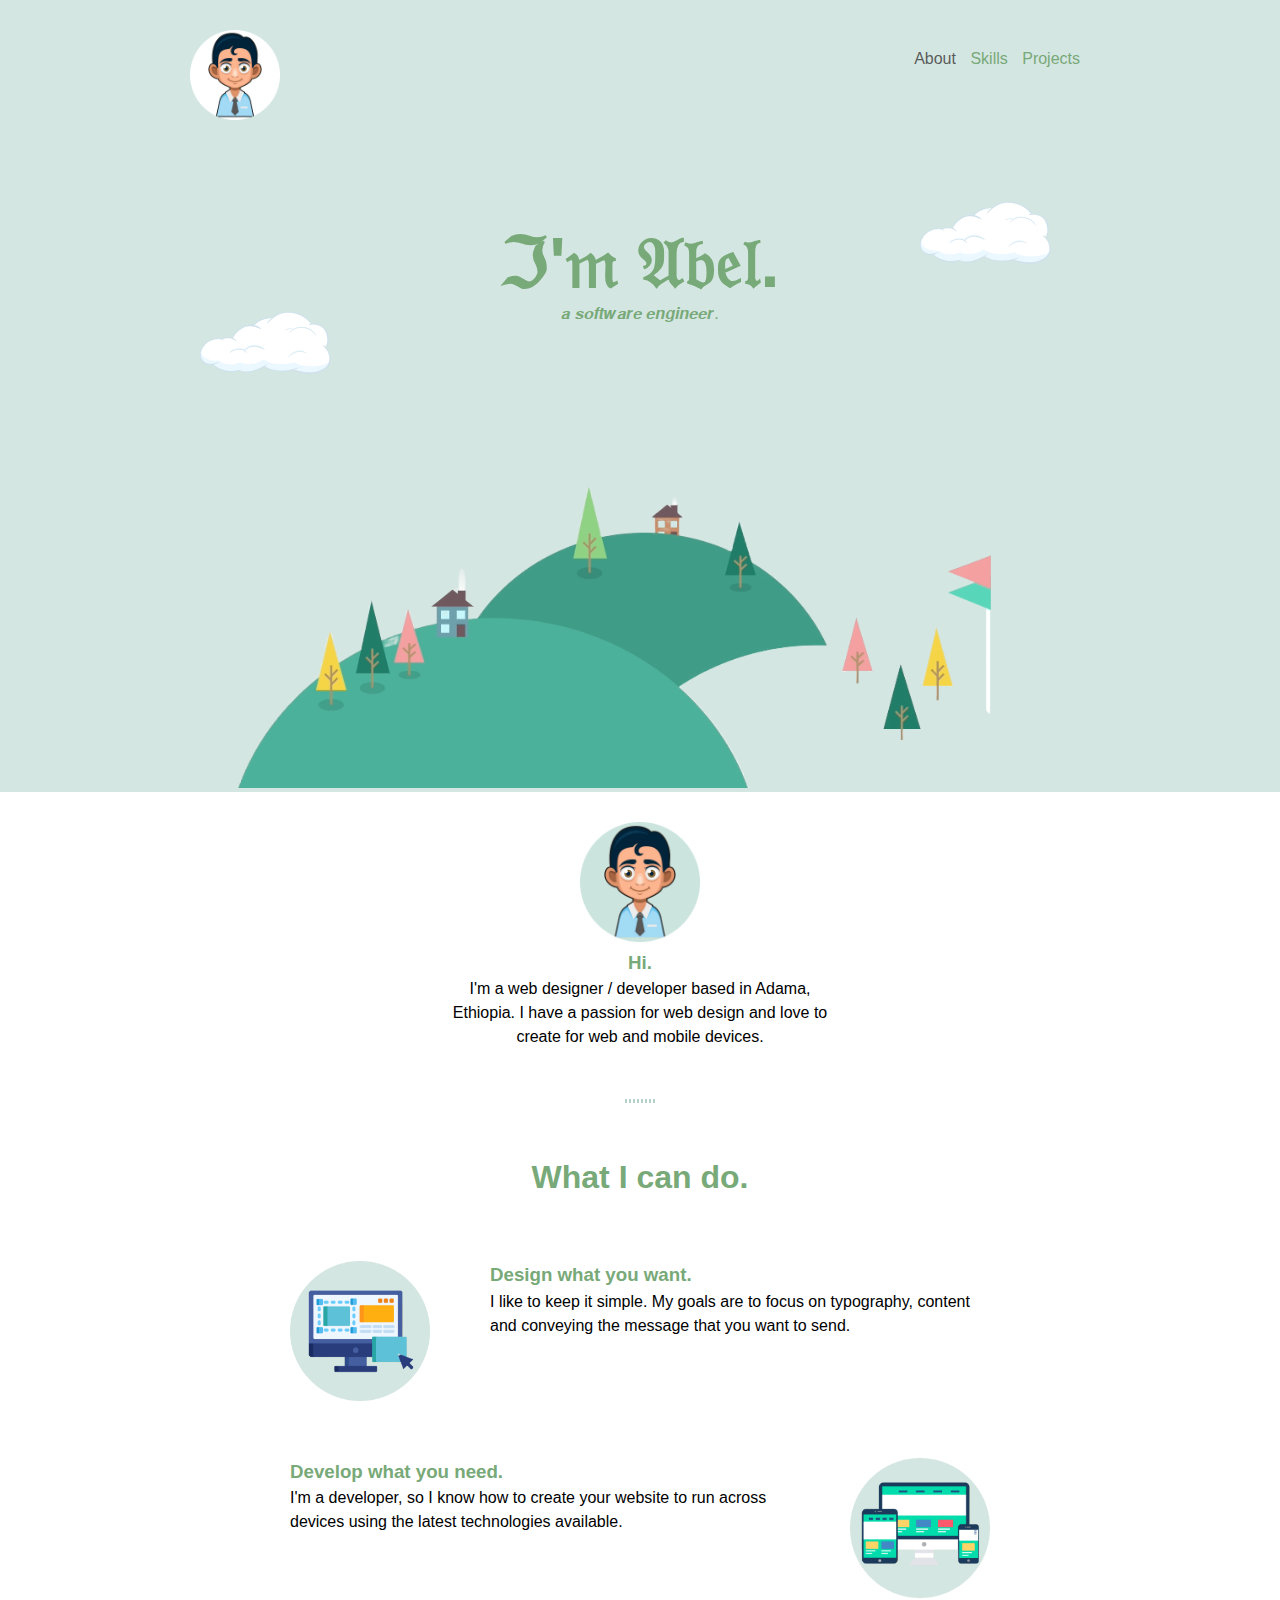
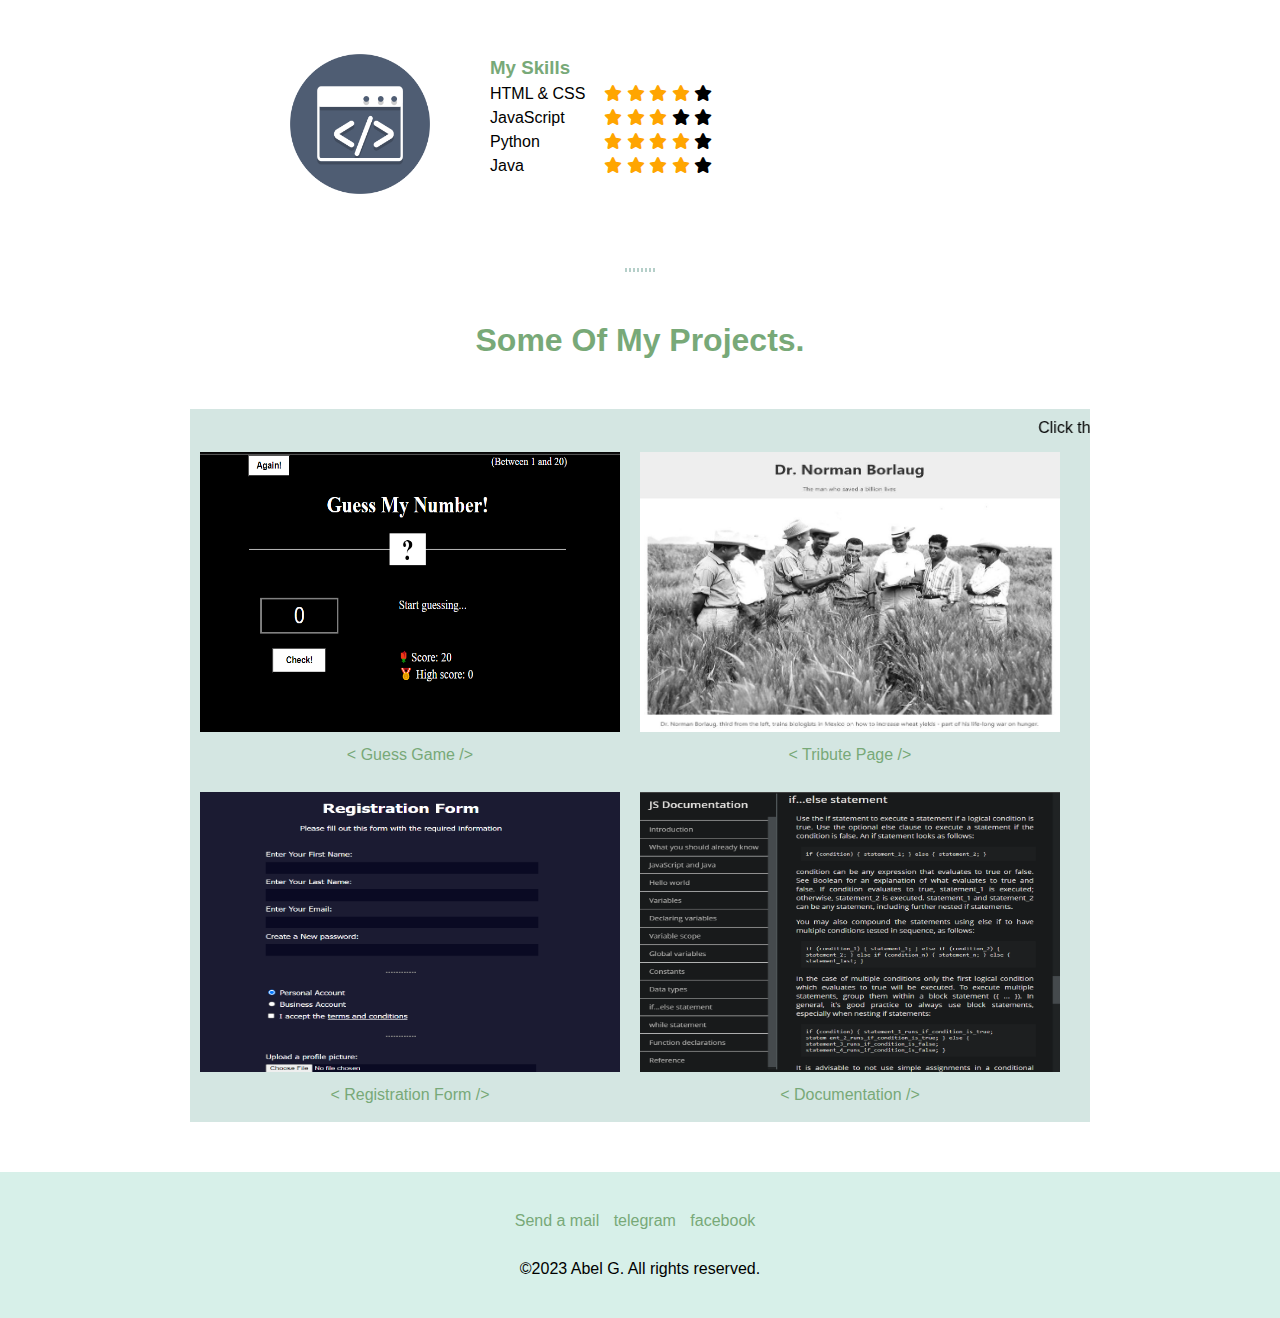
==== index.html @ fd991cb9 "1st round upload personal website" ====
<!DOCTYPE html>
<html lang="us-en">
  <head>
    <meta charset="UTF-8" />
    <meta name="viewport" content="width=device-width, initial-scale=1.0" />
    <title>Abelina</title>
    <link rel="stylesheet" href="font/css/all.css" />
    <link rel="stylesheet" href="https://cdnjs.cloudflare.com/ajax/libs/font-awesome/6.4.2/css/all.min.css">
    <link rel="stylesheet" href="style.css" />
    <link rel="shortcut icon" href="favicon.ico" type="image/x-icon">
  </head>
  <body>
    <div class="top-section">
      <div class="header">
        <div class="left">
          <img class="me-img" src="images/me-circle.png" alt="header logo" />
        </div>
        <div class="right">
          <a class="about" href="" target="_blank"
          >About</a>
          <a href="#my-skill">Skills</a>
          <a href="#project">Projects</a>
        </div>
      </div>

      <div class="header-name">
        <img class="cloud-top" src="images/cloud.png" alt="cloud" />
        <h1 class="name">ℑ'𝔪 𝔄𝔟𝔢𝔩.</h1>
        <p class="job">𝒂 𝒔𝒐𝒇𝒕𝒘𝒂𝒓𝒆 𝒆𝒏𝒈𝒊𝒏𝒆𝒆𝒓.</p>
        <img class="cloud-bottom" src="images/cloud.png" alt="cloud" />
      </div>

      <div class="header-mountains">
        <img class="land-img" src="images/land.png" alt="land" />
      </div>
    </div>

    <div id="skill">
      <div class="greeting">
        <img class="me-img-hi" src="images/me-circle-trans.png" alt="Person" />
        <h3>Hi.</h3>
        <p>
          I'm a web designer / developer based in Adama, Ethiopia. I have a
          passion for web design and love to create for web and mobile devices.
        </p>
      </div>
      <hr />

      <h1>What I can do.</h1>
      <div class="design">
        <img class="design-img" src="images/design-img.png" alt="design" />

        <div class="design-sub">
          <h3>Design what you want.</h3>
          <p>
            I like to keep it simple. My goals are to focus on typography,
            content and conveying the message that you want to send.
          </p>
        </div>
      </div>

      <div class="clear"></div>
      <!-- clear float values -->

      <div class="develop">
        <img class="develop-img" src="images/web-dev.png" alt="develop" />
        <div class="develop-sub">
          <h3>Develop what you need.</h3>
          <p>
            I'm a developer, so I know how to create your website to run across
            devices using the latest technologies available.
          </p>
        </div>
      </div>

      <div id="my-skill">
        <img class="my-skill-img" src="images/code-skills.gif" alt="develop" />
        <div class="my-skill-sub">
          <h3>My Skills</h3>
          <div >
            <span class="programming-language-name">HTML & CSS</span>
          <span class="fa fa-star change-star-color"></span>
          <span class="fa fa-star change-star-color"></span>
          <span class="fa fa-star change-star-color"></span>
          <span class="fa fa-star change-star-color"></span>
          <span class="fa fa-star"></span>
          </div>
        <div>
          <span class="programming-language-name">JavaScript</span>
          <span class="fa fa-star change-star-color"></span>
          <span class="fa fa-star change-star-color"></span>
          <span class="fa fa-star change-star-color"></span>
          <span class="fa fa-star"></span>
          <span class="fa fa-star"></span>
          </div>
        <div>
          <span class="programming-language-name">Python</span>
          <span class="fa fa-star change-star-color"></span>
          <span class="fa fa-star change-star-color"></span>
          <span class="fa fa-star change-star-color"></span>
          <span class="fa fa-star change-star-color"></span>
          <span class="fa fa-star"></span>
          </div>
          <div >
            <span class="programming-language-name">Java</span>
            <span class="fa fa-star change-star-color"></span>
            <span class="fa fa-star change-star-color"></span>
            <span class="fa fa-star change-star-color"></span>
            <span class="fa fa-star change-star-color"></span>
            <span class="fa fa-star"></span>
            </div>
          </div>
        </div>

      </div>
    </div>
    <hr class="hr-bottom"/>

    <div id="project">
      <h1 class="project-title-header">Some Of My Projects.</h1>
      <div class="projects-gallery">
        <marquee> Click the images below to see the project</marquee>
        <div>
          <a
          href="projects/Guess Game/index.html"
        >
          <img
            class="project-img"
            src="images/guess-game.png"
            alt="project"
          />
          <p class="project-title">
            <span class="code">&lt;</span>
            Guess Game
            <span class="code">&#47;&gt;</span>
          </p>
        </a>
        </div>
        
        <div>
          <a
          href="projects/tribute-page/index.html"
        >
          <img
            class="project-img"
            src="images/tribute.jpg"
            alt="project"
          />
          <p class="project-title">
            <span class="code">&lt;</span>
            Tribute Page
            <span class="code">&#47;&gt;</span>
          </p>
        </a>
        </div>

        <div>
          <a
          href="projects/registration/index.html"
        >
          <img
            class="project-img"
            src="images/registration-form.png"
            alt="project"
          />
          <p class="project-title">
            <span class="code">&lt;</span>
            Registration Form
            <span class="code">&#47;&gt;</span>
          </p>
        </a>
        </div>

        <div>
          <a
          href="projects/technical-documentation-page/index.html"
        >
          <img
            class="project-img"
            src="images/technical-doc.png"
            alt="project"
          />
          <!-- <img class="download" src="images/download.png" alt=""> -->
          <p class="project-title">
            <span class="code">&lt;</span>
            Documentation
            <span class="code">&#47;&gt;</span>
          </p>
        </a>
        </div>
 
      </div>
    </div>

    <div id="footer">
      <div class="contact-me">
        <a href="mailto:abelon.gezahegn2@gmail.com" target="_blank">Send a mail</a>
        <a href="https://t.me/BellaPG" target="_blank">telegram</a>
        <a href="" target="_blank">facebook</a>
      </div>
      <div class="prepared">
        <p>&copy;2023 Abel G. All rights reserved.</p>
      </div>
    </div>
  </body>
</html>
---- style.css ----
*{
    box-sizing: border-box;
    margin: 0;
}

body{
    font-family: Arial, Helvetica, sans-serif;
}

h1, h2, h3, .header-name p{
    color: rgb(120, 169, 120);
}

a{
    text-decoration: none;
    padding-right: 10px;
    color: rgb(120, 169, 120);
    font-size: medium;
    /* font-weight: 400; */
}

hr{
    width: 30px;
    margin: 50px auto;
    border: 2px dotted rgba(14, 99, 78, 0.3); 
}

marquee{
    padding: 10px 0 5px;
}

.top-section{
    background: #d4e6e2;
}

.header, .header-name, .header-mountains{
    width: 900px;
    margin: 0 auto;
    /* padding: 0 20%; */
}

.me-img{ 
    width: 90px;
}

.left{ 
    float: left;
    padding-top: 30px;
}

.right{ 
    text-align: end; 
    padding-top: 50px;
}

.about{ 
    color: rgba(60, 58, 58, 0.833);
}

.name{
    font-size: 70px;
}

.name, .job{
    text-align: center;
    /* padding: 0 50px;  */
}

.cloud-top, .cloud-bottom{
    width: 150px;
}

.cloud-top{
    position: relative;    
    left: 70%;
    top: 90px;
}

.cloud-bottom{
    position: relative;
    bottom: 55px;;
}

.header-mountains {
    text-align: center;
    /* padding-bottom: 10%; */
}

.land-img{
    width: 90%;
}

.me-img-hi{ 
    width: 120px;
}

.greeting, #skill, .support {
    margin: 30px auto;
    line-height: 1.5;
    text-align: center;
}

.greeting{
    width: 400px;
}

#skill, .support{
    width: 700px;
}

.design-img, .develop-img, .my-skill-img{
    width: 200px;;
}

.design-img, .my-skill-img{
    float: left;
    padding-right: 60px;
}

.develop-img{
    float: right;
    padding-left: 60px;
}

.design, .develop{
    padding: 60px 0;
}

#my-skill{
    padding: 60px 0 40px;
}

.design-sub, .develop-sub, .my-skill-sub{
    text-align: start;
}

.programming-language-name{
    display: inline-block;
    width: 110px;
}

.change-star-color{
    color: orange;
}

#project{
    width: 900px;
    margin: 50px auto;
}

.project-title-header{
    margin-bottom: 50px ;
}

.project-title, .project-title-header{
    text-align: center;
}

.projects-gallery{
    display: flex;
    align-items: center;
    flex-wrap: wrap;
    background: #d4e6e2;
}

.projects-gallery:hover{
    background: white;
}

.project-img{
    width: 440px;
    height: 300px;
    padding: 10px;
}

.project-img:hover{
    opacity: 0.8;
}

/* .download{
    position: relative;
    width: 40px;
    right: 60px;
    bottom: 20px;
} */


#footer{
    background: rgba(155, 218, 199, 0.4);
    text-align: center;
    padding: 40px 10px;
}

#footer a:hover{
    text-decoration: underline;
}

.prepared{ margin-top: 30px;}




@media  (max-width: 900px) {
    body{ 
        overflow-x: hidden;
    }
    .header, .header-name, .header-mountains,#skill, .support{ 
        width: 100%;
        padding: 0 10px;
    }

    .land-img{ width: 100%;}

    #project{ width: 500px;  }
    .projects-gallery{ flex-direction: column;}
    
}

@media  (max-width: 650px) {
    body{ overflow-x: hidden; }
    .project-img, #project{
        width: 500px;
    }
    
}
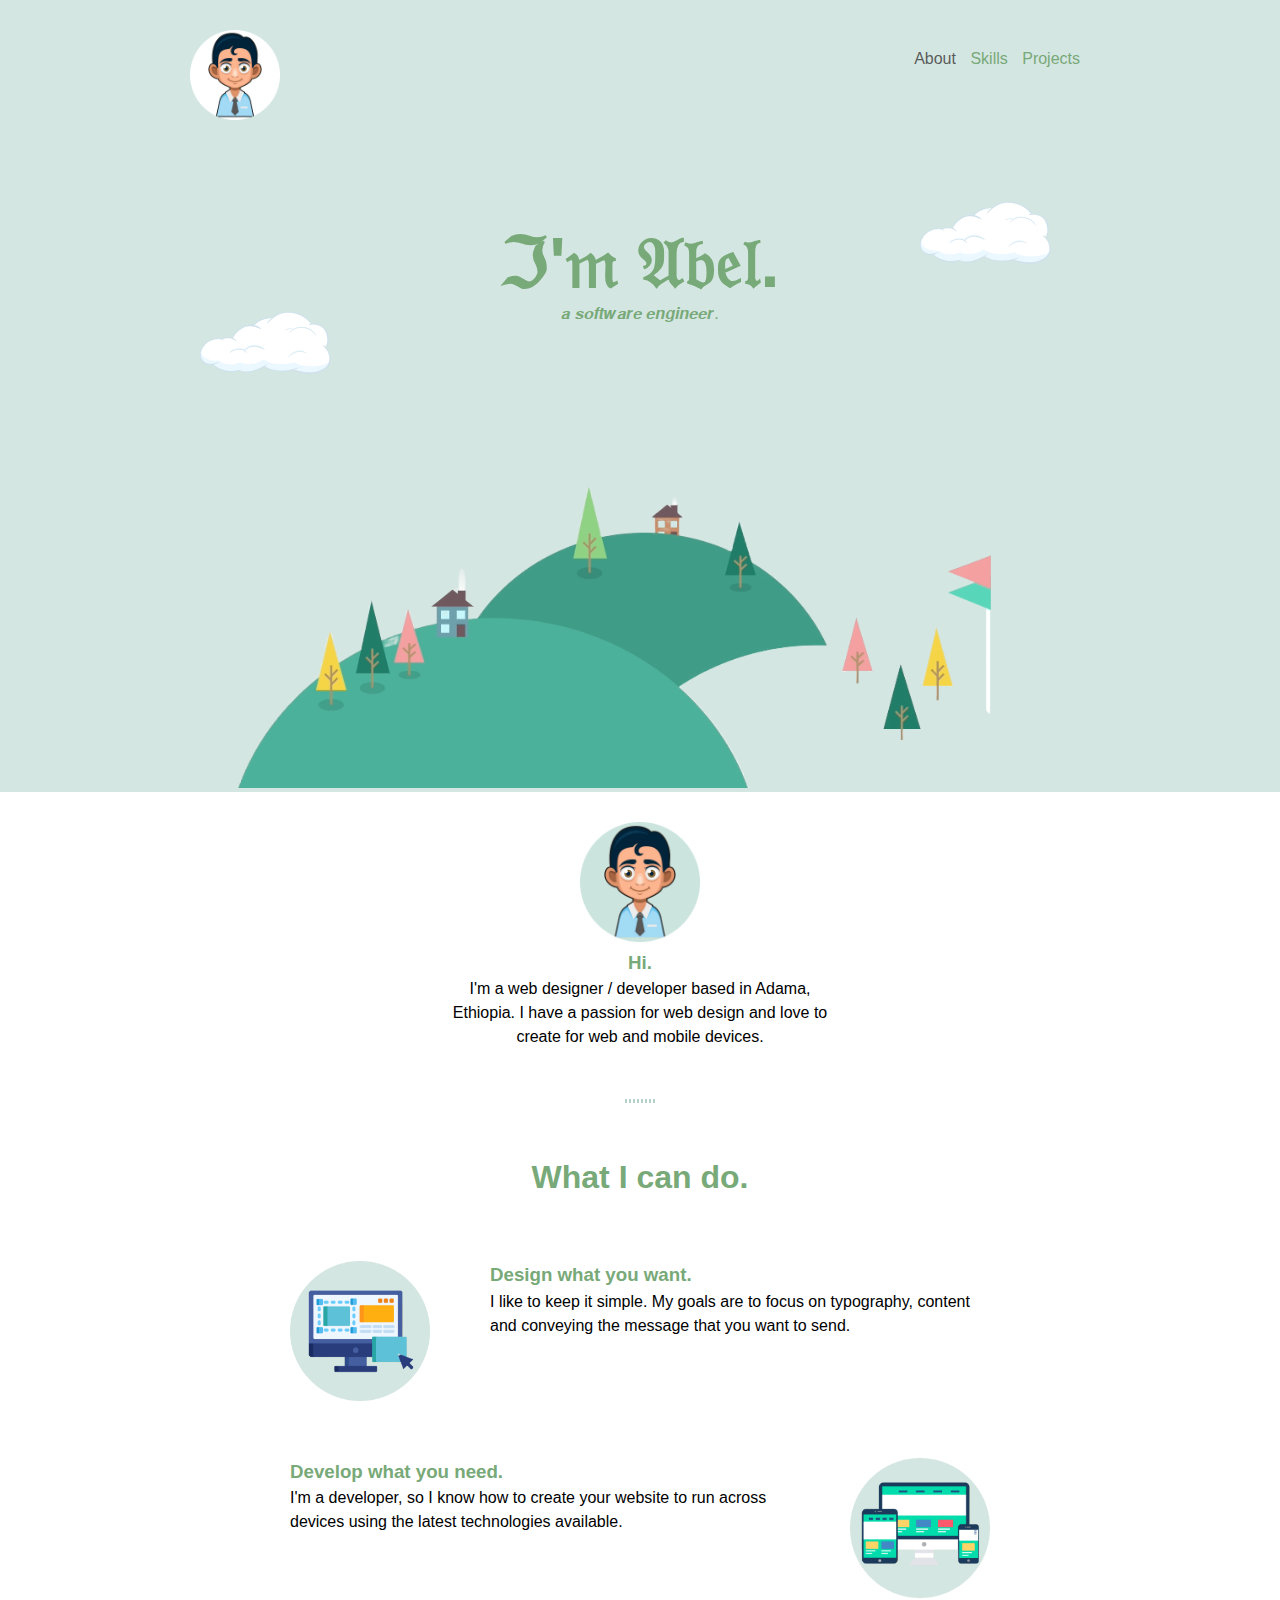
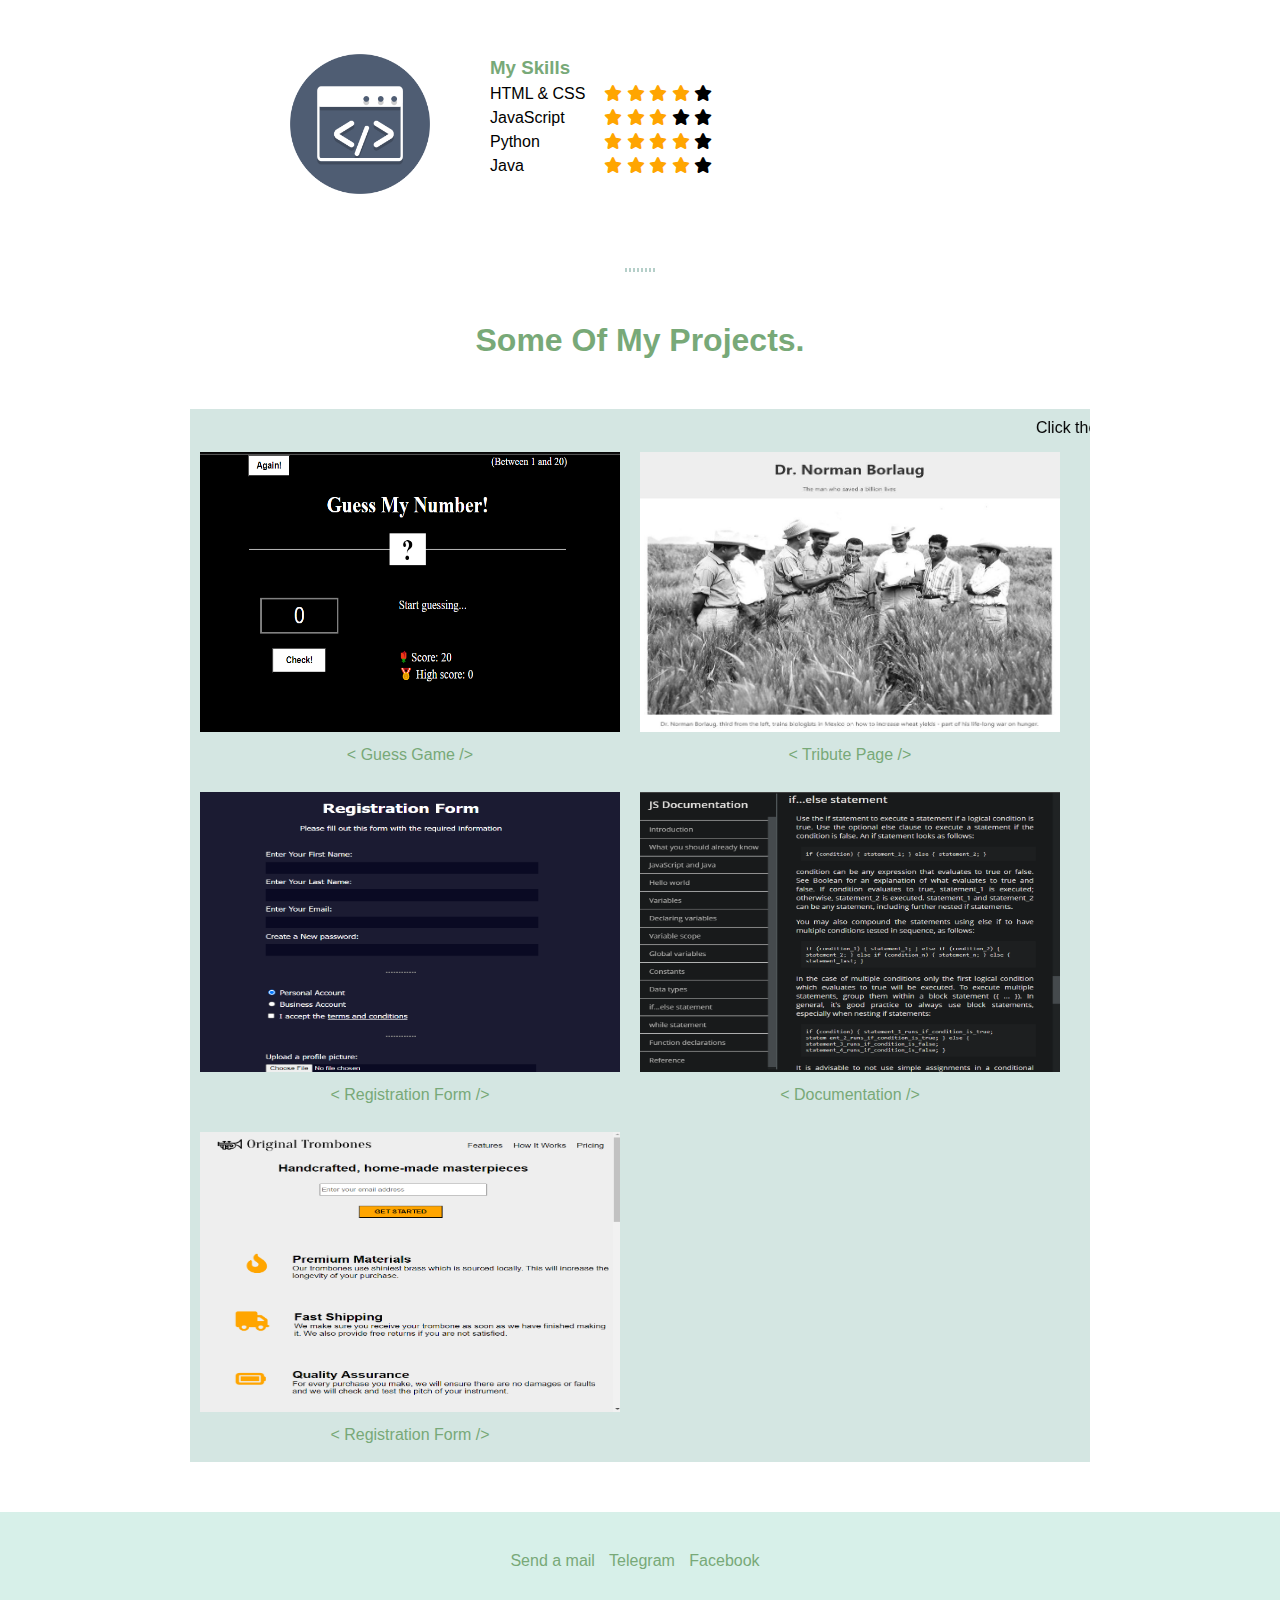
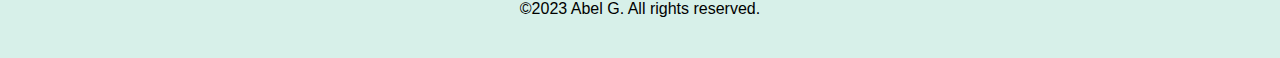
==== commit 4c6b263d: "Update index.html" ====
--- a/index.html
+++ b/index.html
@@ -127,7 +127,7 @@
           <img
             class="project-img"
             src="images/guess-game.png"
-            alt="project"
+            alt="guess game"
           />
           <p class="project-title">
             <span class="code">&lt;</span>
@@ -144,7 +144,7 @@
           <img
             class="project-img"
             src="images/tribute.jpg"
-            alt="project"
+            alt="researcher  "
           />
           <p class="project-title">
             <span class="code">&lt;</span>
@@ -161,7 +161,7 @@
           <img
             class="project-img"
             src="images/registration-form.png"
-            alt="project"
+            alt="registration form"
           />
           <p class="project-title">
             <span class="code">&lt;</span>
@@ -178,7 +178,7 @@
           <img
             class="project-img"
             src="images/technical-doc.png"
-            alt="project"
+            alt="technical documentation"
           />
           <!-- <img class="download" src="images/download.png" alt=""> -->
           <p class="project-title">
@@ -189,14 +189,30 @@
         </a>
         </div>
  
+        <div>
+          <a
+          href="projects/product-landing-page/index.html"
+        >
+          <img
+            class="project-img"
+            src="images/product-landing-page.png"
+            alt="product-landing-page"
+          />
+          <p class="project-title">
+            <span class="code">&lt;</span>
+            Registration Form
+            <span class="code">&#47;&gt;</span>
+          </p>
+        </a>
+        </div>
       </div>
     </div>
 
     <div id="footer">
       <div class="contact-me">
         <a href="mailto:abelon.gezahegn2@gmail.com" target="_blank">Send a mail</a>
-        <a href="https://t.me/BellaPG" target="_blank">telegram</a>
-        <a href="" target="_blank">facebook</a>
+        <a href="https://t.me/BellaPG" target="_blank">Telegram</a>
+        <a href="" target="_blank">Facebook</a>
       </div>
       <div class="prepared">
         <p>&copy;2023 Abel G. All rights reserved.</p>
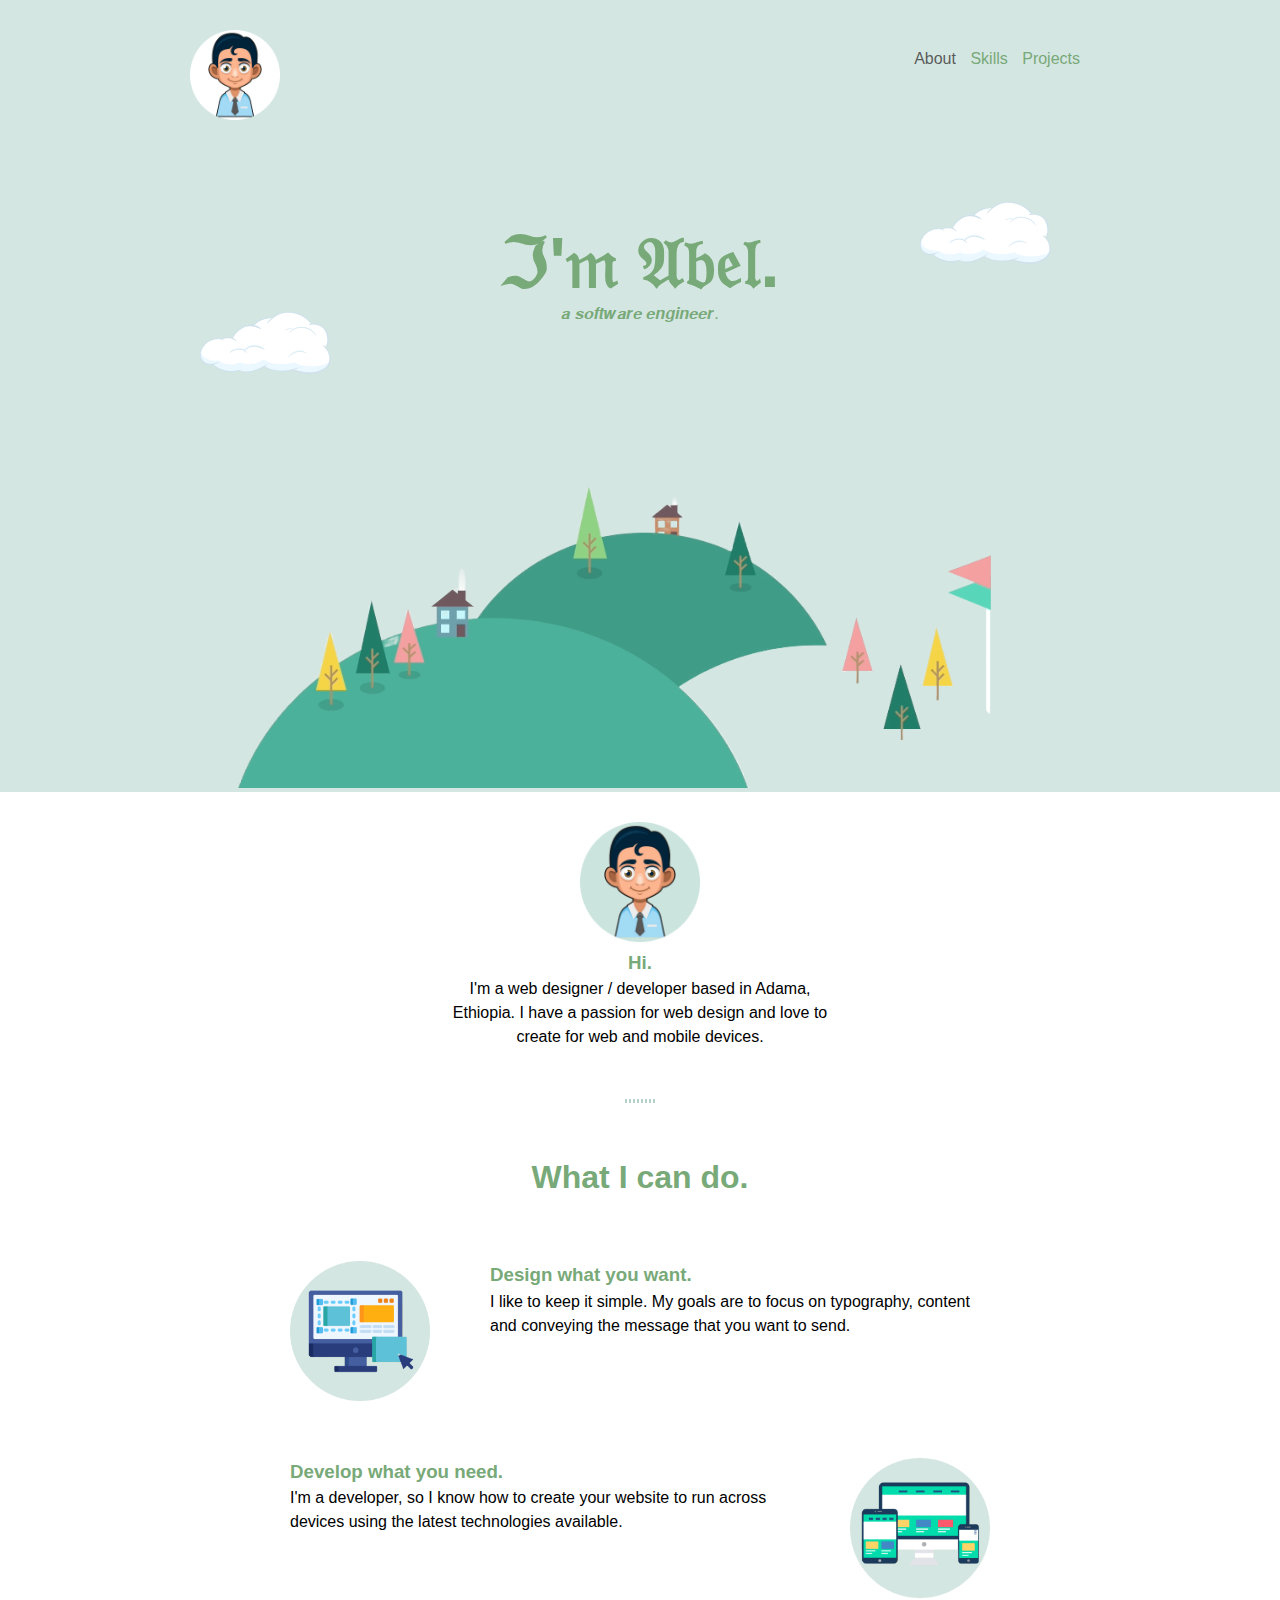
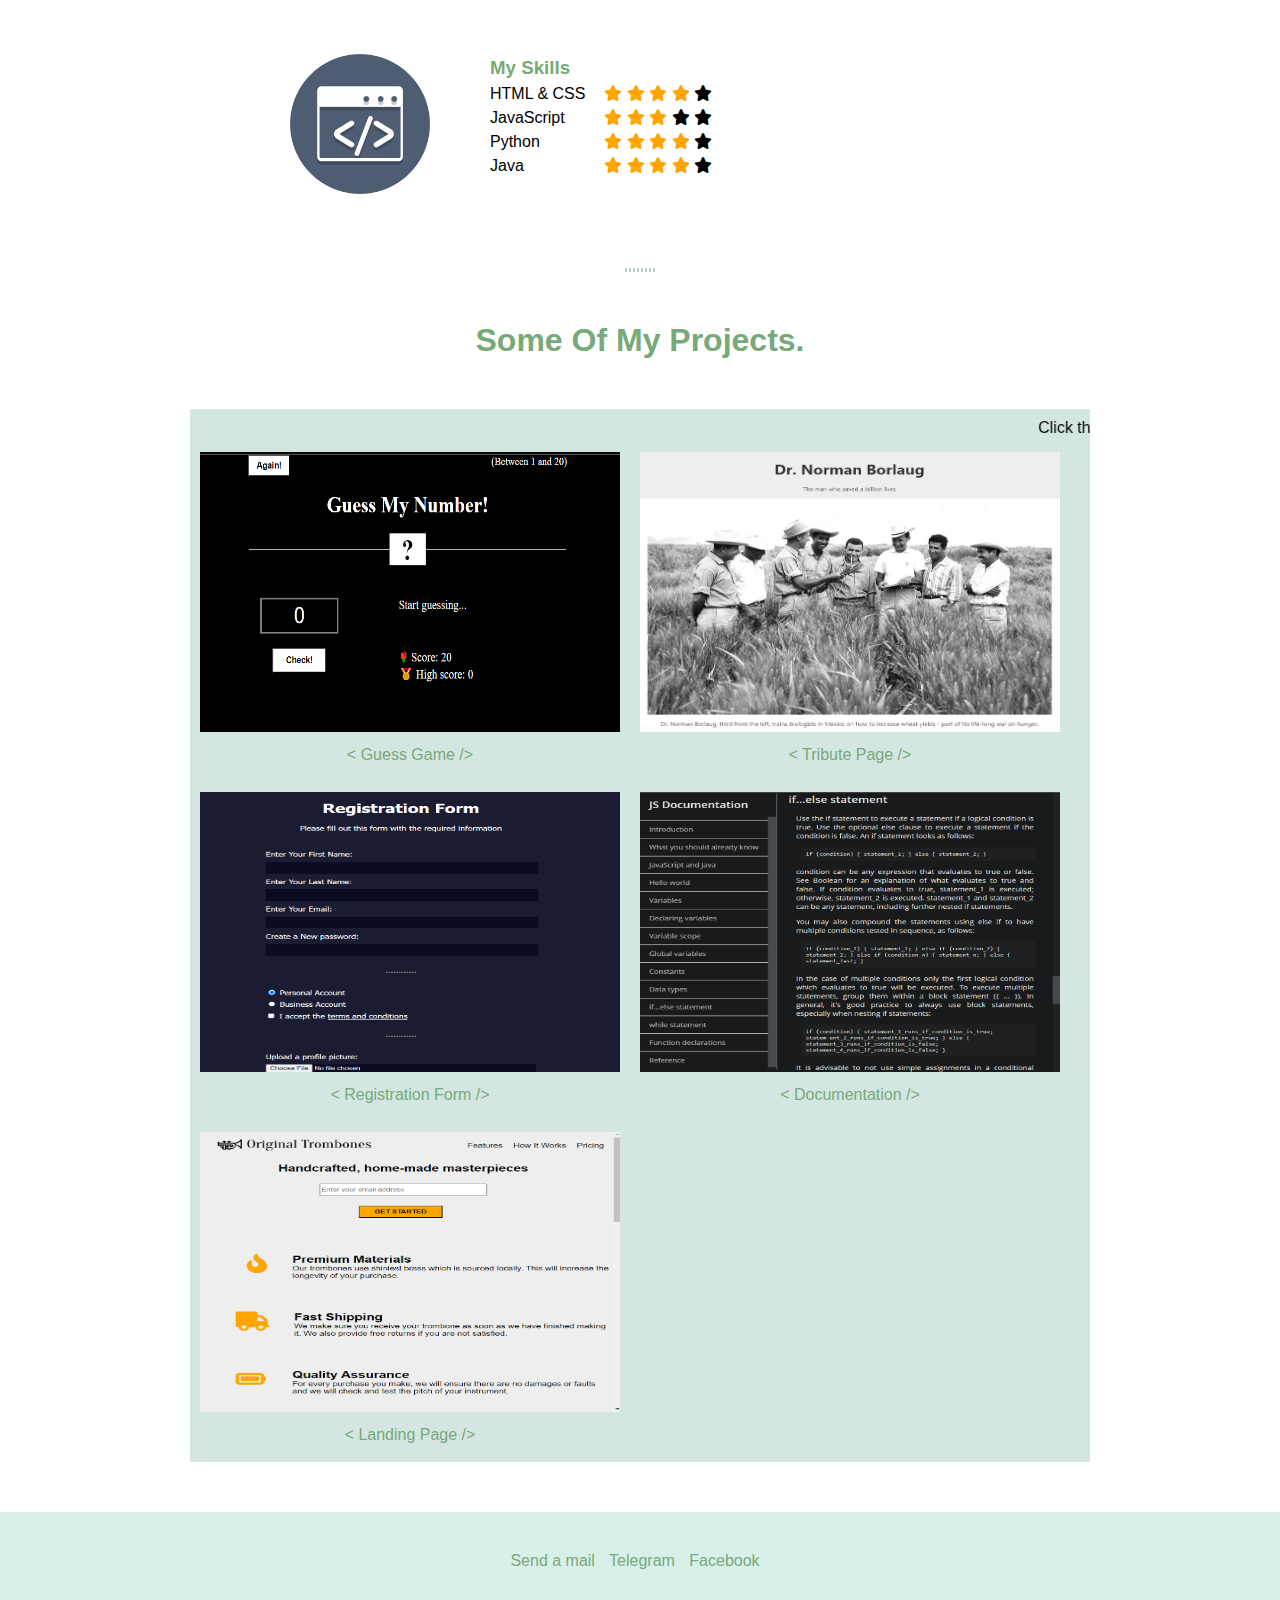
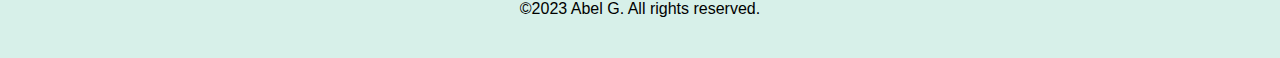
==== commit de3ab07e: "Update index.html" ====
--- a/index.html
+++ b/index.html
@@ -200,7 +200,7 @@
           />
           <p class="project-title">
             <span class="code">&lt;</span>
-            Registration Form
+            Landing Page
             <span class="code">&#47;&gt;</span>
           </p>
         </a>
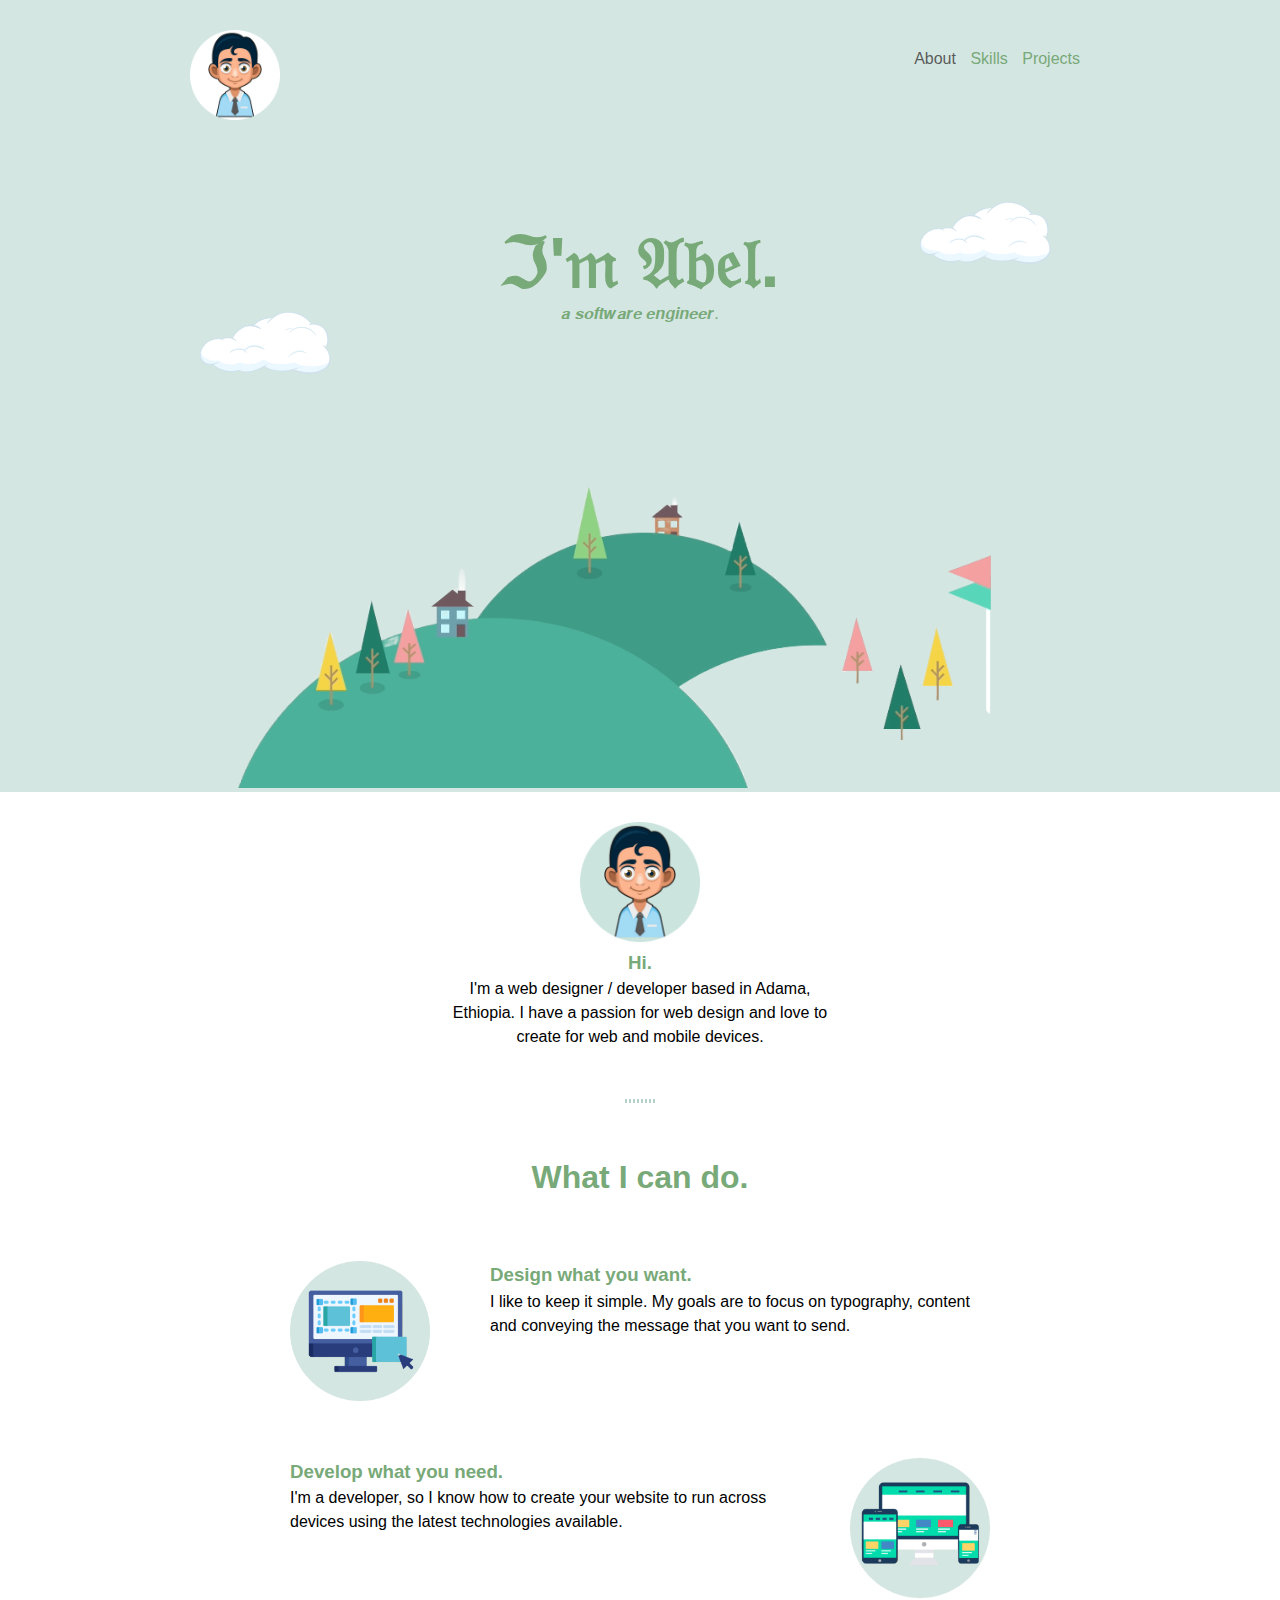
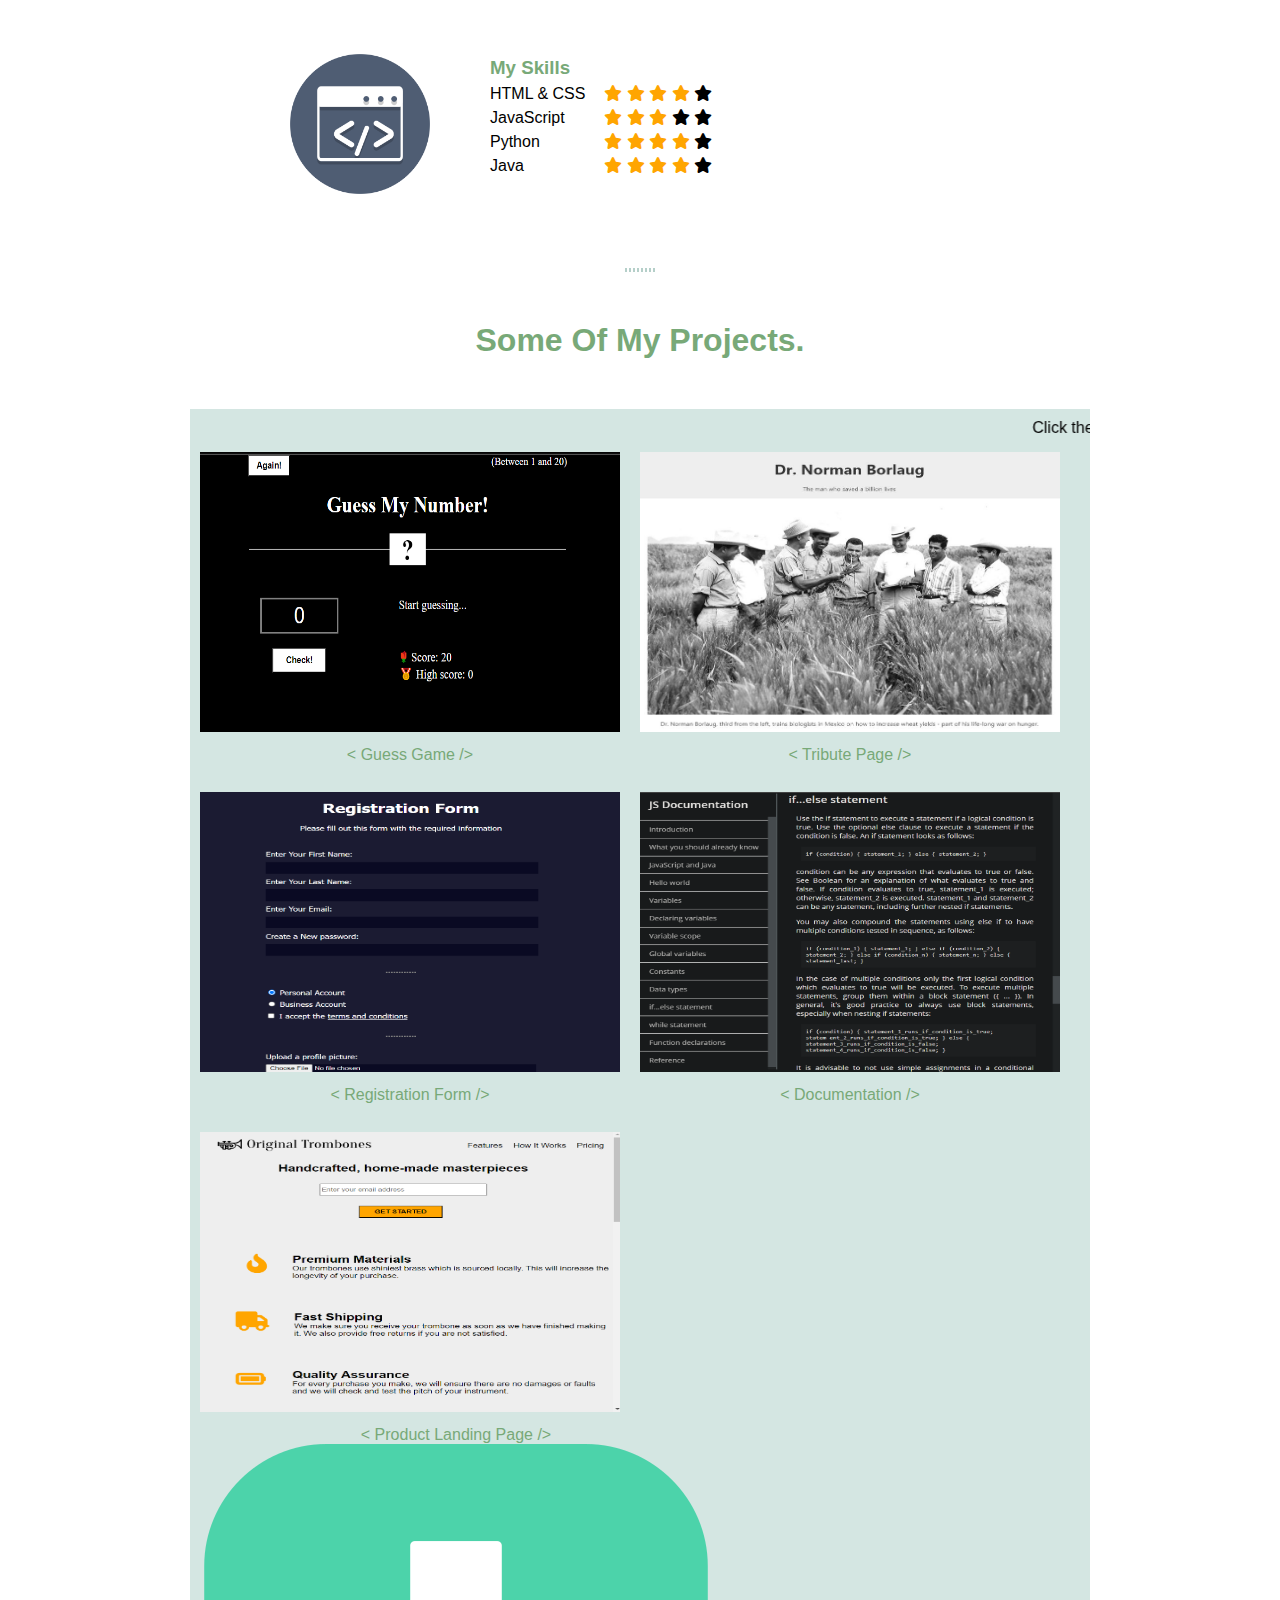
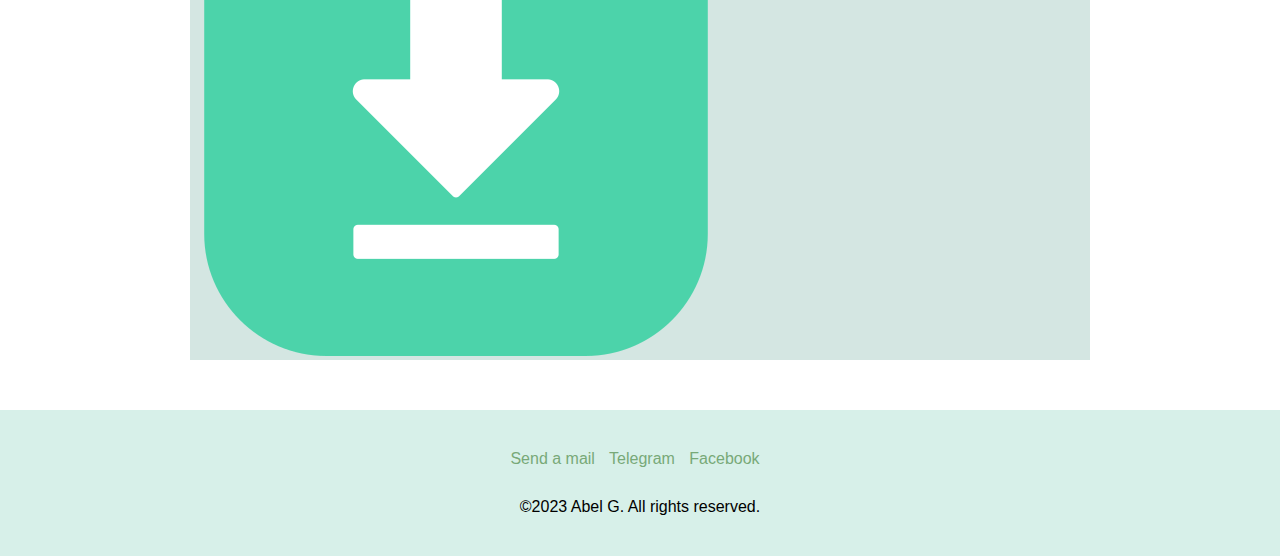
==== commit 47781912: "Update index.html" ====
--- a/index.html
+++ b/index.html
@@ -198,12 +198,18 @@
             src="images/product-landing-page.png"
             alt="product-landing-page"
           />
-          <p class="project-title">
-            <span class="code">&lt;</span>
-            Landing Page
-            <span class="code">&#47;&gt;</span>
-          </p>
-        </a>
+
+          <p class="project-title">
+            <span class="code">&lt;</span>
+            Product Landing Page
+            <span class="code">&#47;&gt;</span>
+          </p>
+        </a>
+
+        <!-- download button -->
+          <a href="images/product-landing-page.png" download="sample">
+            <img class="download" src="images/download.png" alt="">
+          </a>
         </div>
       </div>
     </div>
